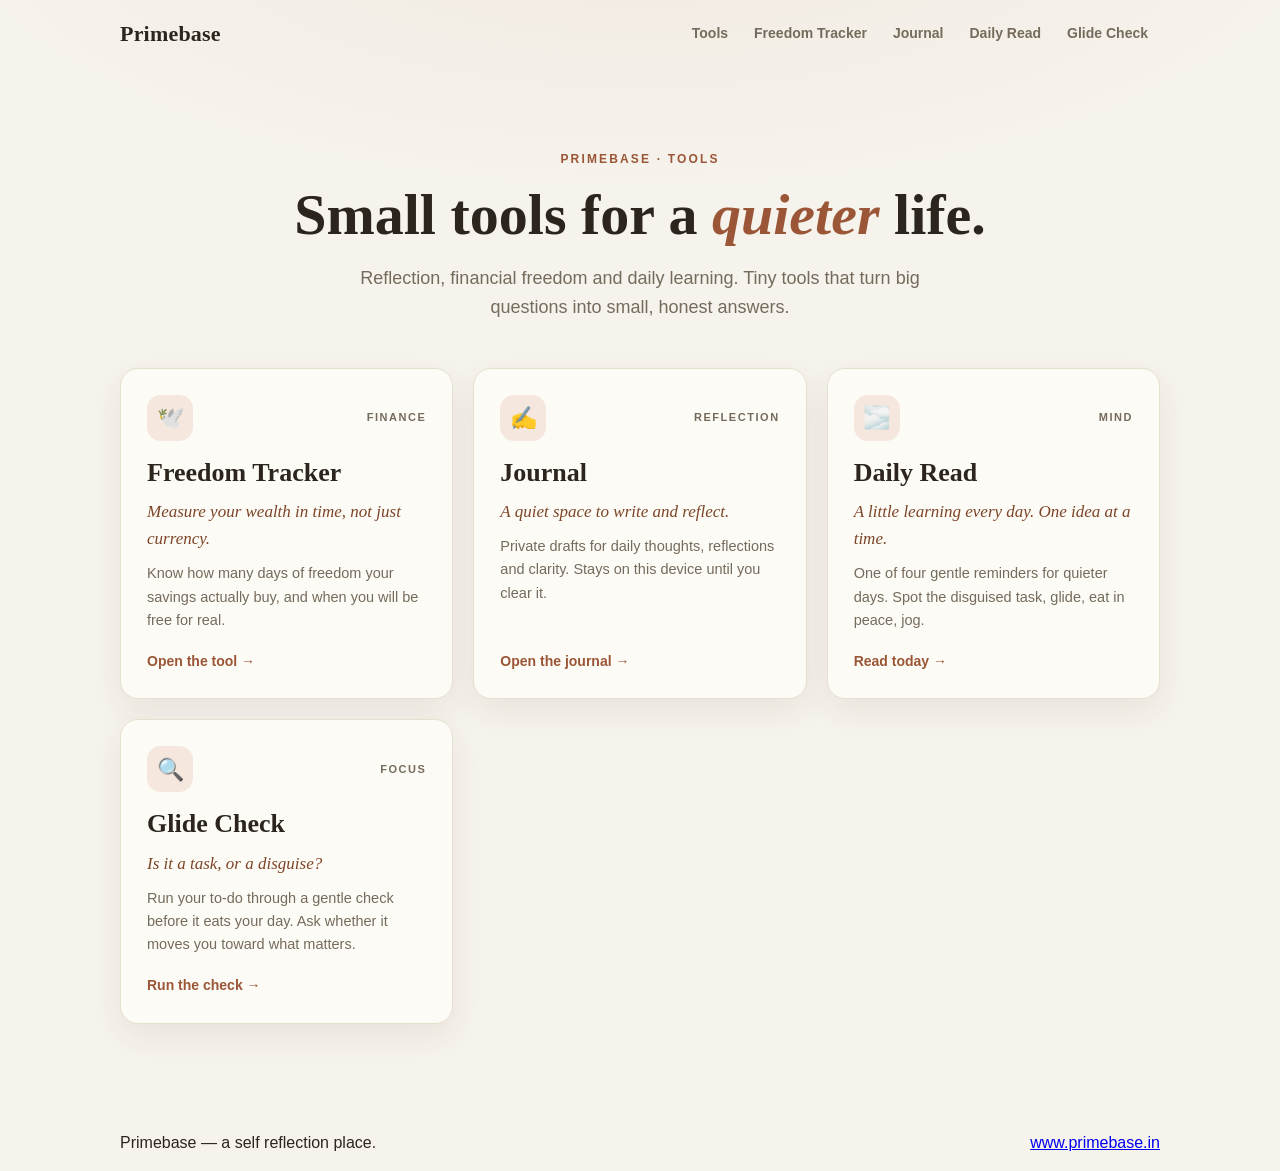
==== index.html @ 4f376b3e "Add Primebase tools website (hub, freedom tracker, journal, daily read, glide check)" ====
<!DOCTYPE html>
<html lang="en">
<head>
  <meta charset="UTF-8">
  <meta name="viewport" content="width=device-width, initial-scale=1.0">
  <title>Primebase Tools &mdash; small tools for a quieter life</title>
  <meta name="description" content="Small, focused tools for reflection, financial freedom and daily learning from Primebase.">
  <link rel="stylesheet" href="assets/style.css">
</head>
<body>
  <div id="site-header"></div>

  <main class="container">
    <section class="hero">
      <p class="eyebrow">Primebase &middot; Tools</p>
      <h1>Small tools for a <em>quieter</em> life.</h1>
      <p class="lede">Reflection, financial freedom and daily learning. Tiny tools that turn big questions into small, honest answers.</p>
    </section>

    <section class="tools-grid" id="tools-grid"></section>
  </main>

  <div id="site-footer"></div>

  <script src="assets/app.js"></script>
</body>
</html>
---- assets/style.css ----
:root {
  --bg: #f6f3ec;
  --surface: #fdfbf6;
  --ink: #2b251d;
  --muted: #756b5c;
  --line: #e7e0d0;
  --accent: #9a5636;
  --accent-dark: #7d4528;
  --accent-soft: #f5e7dd;
  --green: #4d6b4e;
  --green-soft: #e9efe7;
  --gold: #b0822f;
  --gold-soft: #f7efdd;
  --radius: 18px;
  --shadow: 0 12px 32px rgba(74, 56, 34, 0.08);
  --font-serif: "Iowan Old Style", "Palatino Linotype", Palatino, Georgia, serif;
  --font-sans: -apple-system, BlinkMacSystemFont, "Segoe UI", Roboto, Helvetica, Arial, sans-serif;
}

* {
  box-sizing: border-box;
}

html {
  -webkit-text-size-adjust: 100%;
}

body {
  margin: 0;
  background: var(--bg);
  background-image: radial-gradient(1200px 520px at 50% -10%, rgba(154, 86, 54, 0.07), transparent 60%);
  color: var(--ink);
  font-family: var(--font-sans);
  font-size: 16px;
  line-height: 1.6;
}

h1,
h2,
h3,
h4 {
  line-height: 1.2;
}

.serif {
  font-family: var(--font-serif);
}

.muted {
  color: var(--muted);
}

.container {
  max-width: 1080px;
  margin: 0 auto;
  padding-left: 20px;
  padding-right: 20px;
}

.container.narrow {
  max-width: 780px;
}

main {
  min-height: 58vh;
}

.site-header {
  position: sticky;
  top: 0;
  z-index: 10;
  background: rgba(246, 243, 236, 0.88);
  backdrop-filter: blur(10px);
  border-bottom: 1px solid var(--line);
}

.header-inner {
  display: flex;
  align-items: center;
  justify-content: space-between;
  gap: 16px;
  padding-top: 14px;
  padding-bottom: 14px;
  flex-wrap: wrap;
}

.brand {
  font-family: var(--font-serif);
  font-size: 22px;
  font-weight: 700;
  color: var(--ink);
  text-decoration: none;
  letter-spacing: 0.2px;
}

.site-nav {
  display: flex;
  gap: 2px;
  flex-wrap: wrap;
}

.site-nav a {
  color: var(--muted);
  text-decoration: none;
  font-size: 14px;
  font-weight: 600;
  padding: 8px 12px;
  border-radius: 999px;
}

.site-nav a:hover {
  color: var(--ink);
  background: rgba(0, 0, 0, 0.045);
}

.hero {
  padding: 84px 0 46px;
  text-align: center;
}

.eyebrow {
  text-transform: uppercase;
  letter-spacing: 0.18em;
  font-size: 12px;
  font-weight: 700;
  color: var(--accent);
  margin: 0 0 14px;
}

.hero h1 {
  font-family: var(--font-serif);
  font-size: clamp(38px, 6vw, 58px);
  line-height: 1.08;
  margin: 0 0 18px;
  font-weight: 700;
}

.hero h1 em {
  color: var(--accent);
  font-style: italic;
}

.lede {
  font-size: 18px;
  color: var(--muted);
  max-width: 560px;
  margin: 0 auto;
}

.tools-grid {
  display: grid;
  grid-template-columns: repeat(auto-fit, minmax(280px, 1fr));
  gap: 20px;
  padding-bottom: 90px;
}

.tool-card {
  background: var(--surface);
  border: 1px solid var(--line);
  border-radius: var(--radius);
  padding: 26px;
  text-decoration: none;
  color: inherit;
  display: flex;
  flex-direction: column;
  gap: 10px;
  box-shadow: var(--shadow);
  transition: transform 0.2s ease, box-shadow 0.2s ease;
}

.tool-card:hover {
  transform: translateY(-3px);
  box-shadow: 0 18px 40px rgba(74, 56, 34, 0.12);
}

.tool-card-top {
  display: flex;
  justify-content: space-between;
  align-items: center;
}

.tool-icon {
  width: 46px;
  height: 46px;
  border-radius: 14px;
  background: var(--accent-soft);
  display: flex;
  align-items: center;
  justify-content: center;
  font-size: 22px;
}

.tool-tag {
  font-size: 11px;
  text-transform: uppercase;
  letter-spacing: 0.14em;
  font-weight: 700;
  color: var(--muted);
}

.tool-card h3 {
  font-family: var(--font-serif);
  font-size: 26px;
  margin: 6px 0 0;
}

.tool-tagline {
  font-family: var(--font-serif);
  font-style: italic;
  color: var(--accent-dark);
  margin: 0;
  font-size: 17px;
}

.tool-desc {
  color: var(--muted);
  font-size: 14.5px;
  margin: 0;
  flex: 1;
}

.tool-cta {
  color: var(--accent);
  font-weight: 700;
  font-size: 14px;
  margin-top: 8px;
}

.page-head {
  padding: 56px 0 30px;
}

.page-head h1 {
  font-family: var(--font-serif);
  font-size: clamp(36px, 5vw, 50px);
  margin: 0 0 14px;
}

.page-head .lede {
  font-size: 18px;
  color: var(--muted);
  max-width: 620px;
}

.back-link {
  display: inline-block;
  margin-top: 28px;
  color: var(--accent);
  text-decoration: none;
  font-weight: 600;
  font-size: 14px;
}

.panel {
  background: var(--surface);
  border: 1px solid var(--line);
  border-radius: var(--radius);
  padding: 30px;
  box-shadow: var(--shadow);
}

.tool-layout {
  display: grid;
  grid-template-columns: 1fr 1fr;
  gap: 22px;
  padding-bottom: 90px;
  align-items: start;
}

@media (max-width: 880px) {
  .tool-layout {
    grid-template-columns: 1fr;
  }
}

.panel h2 {
  font-family: var(--font-serif);
  font-size: 24px;
  margin: 0 0 20px;
}

.field {
  display: block;
  margin-bottom: 18px;
}

.field > span {
  display: block;
  font-size: 12.5px;
  font-weight: 700;
  text-transform: uppercase;
  letter-spacing: 0.08em;
  color: var(--muted);
  margin-bottom: 8px;
}

input[type="text"],
input[type="number"],
input[type="email"],
select,
textarea {
  width: 100%;
  padding: 13px 15px;
  border-radius: 12px;
  border: 1px solid var(--line);
  background: #fff;
  color: var(--ink);
  font-size: 16px;
  font-family: var(--font-sans);
  outline: none;
  transition: border-color 0.15s, box-shadow 0.15s;
}

textarea {
  resize: vertical;
  min-height: 110px;
  line-height: 1.55;
}

input:focus,
select:focus,
textarea:focus {
  border-color: var(--accent);
  box-shadow: 0 0 0 4px var(--accent-soft);
}

.btn {
  display: inline-block;
  background: var(--accent);
  color: #fff;
  border: 0;
  border-radius: 999px;
  padding: 14px 26px;
  font-size: 15px;
  font-weight: 700;
  font-family: var(--font-sans);
  cursor: pointer;
  text-decoration: none;
  transition: transform 0.15s, background 0.15s;
}

.btn:hover {
  background: var(--accent-dark);
  transform: translateY(-1px);
}

.btn-ghost {
  background: transparent;
  color: var(--accent);
  border: 1px solid var(--accent);
  border-radius: 999px;
  padding: 9px 18px;
  font-size: 13.5px;
  font-weight: 700;
  font-family: var(--font-sans);
  cursor: pointer;
}

.result {
  background: var(--surface);
  border: 1px solid var(--line);
  border-radius: var(--radius);
  padding: 30px;
  box-shadow: var(--shadow);
}

.result-days {
  display: flex;
  flex-direction: column;
  gap: 2px;
  padding-bottom: 18px;
  border-bottom: 1px dashed var(--line);
  margin-bottom: 18px;
}

.result-days .num {
  font-family: var(--font-serif);
  font-size: 68px;
  line-height: 1;
  color: var(--accent);
  font-weight: 700;
}

.result-days .lbl {
  text-transform: uppercase;
  letter-spacing: 0.14em;
  font-size: 12px;
  font-weight: 700;
  color: var(--muted);
}

.result-rows {
  list-style: none;
  margin: 0;
  padding: 0;
  display: grid;
  gap: 12px;
}

.result-rows li {
  display: flex;
  justify-content: space-between;
  gap: 12px;
  font-size: 15px;
}

.result-rows li span:first-child {
  color: var(--muted);
}

.result-rows li span:last-child {
  font-weight: 700;
  font-variant-numeric: tabular-nums;
}

.result-note {
  margin: 18px 0 0;
  padding-top: 16px;
  border-top: 1px dashed var(--line);
  color: var(--muted);
  font-size: 14px;
  font-style: italic;
  font-family: var(--font-serif);
}

.result-empty {
  color: var(--muted);
  font-family: var(--font-serif);
  font-style: italic;
  font-size: 17px;
}

.journal-panel textarea {
  width: 100%;
  min-height: 340px;
  font-size: 17px;
  line-height: 1.7;
  font-family: var(--font-serif);
}

.journal-meta {
  display: flex;
  align-items: center;
  justify-content: space-between;
  gap: 12px;
  margin-top: 16px;
  flex-wrap: wrap;
}

.journal-meta .status {
  font-size: 13px;
  color: var(--muted);
  display: inline-flex;
  gap: 8px;
  align-items: center;
}

.dot {
  width: 8px;
  height: 8px;
  border-radius: 50%;
  background: var(--green);
  display: inline-block;
}

.dot.idle {
  background: var(--gold);
}

.journal-meta .counts {
  font-size: 13px;
  color: var(--muted);
}

.today-panel {
  padding: 38px;
}

.today-panel h2 {
  font-family: var(--font-serif);
  font-size: clamp(30px, 4vw, 40px);
  margin: 8px 0 12px;
}

.today-body p {
  font-size: 17px;
  line-height: 1.75;
  margin: 0 0 14px;
}

.today-grid {
  display: grid;
  gap: 16px;
  margin-top: 24px;
}

.reminder {
  border: 1px solid var(--line);
  border-radius: 14px;
  padding: 20px 22px;
  background: #fff;
}

.reminder h4 {
  font-family: var(--font-serif);
  font-size: 20px;
  margin: 0 0 8px;
  display: flex;
  align-items: center;
  gap: 10px;
}

.reminder h4 .r-idx {
  font-size: 12px;
  color: var(--muted);
  text-transform: uppercase;
  letter-spacing: 0.12em;
}

.reminder p {
  margin: 0;
  color: #4a4237;
  font-size: 15px;
}

.reminder.today {
  border-color: var(--accent);
  background: var(--accent-soft);
}

.read-more {
  display: inline-block;
  margin-top: 24px;
  color: var(--accent);
  font-weight: 700;
}

.subhead {
  font-family: var(--font-serif);
  font-size: 28px;
  margin: 46px 0 18px;
}

.check-grid {
  display: grid;
  grid-template-columns: 1fr 1fr;
  gap: 0 18px;
}

@media (max-width: 640px) {
  .check-grid {
    grid-template-columns: 1fr;
  }
}

.gt-result {
  margin-top: 24px;
  border-top: 1px dashed var(--line);
  padding-top: 22px;
}

.gt-verdict {
  font-family: var(--font-serif);
  font-size: 26px;
  margin: 0 0 10px;
}

.gt-verdict.pass {
  color: var(--green);
}

.gt-verdict.soft {
  color: var(--accent);
}

.gt-verdict.warn {
  color: var(--gold);
}

.site-footer {
  border-top: 1px solid var(--line);
  margin-top: 30px;
  padding: 34px 0 60px;
  color: var(--muted);
  font-size: 14px;
}

.footer-inner {
  display: flex;
  justify-content: space-between;
  gap: 12px;
  flex-wrap: wrap;
}

.site-footer a {
  color: var(--accent);
}

@media (max-width: 640px) {
  .panel {
    padding: 22px;
  }
  .hero {
    padding: 56px 0 36px;
  }
  .today-panel {
    padding: 26px;
  }
}

#gt-verdict-body {
  color: var(--muted);
  margin: 0;
}
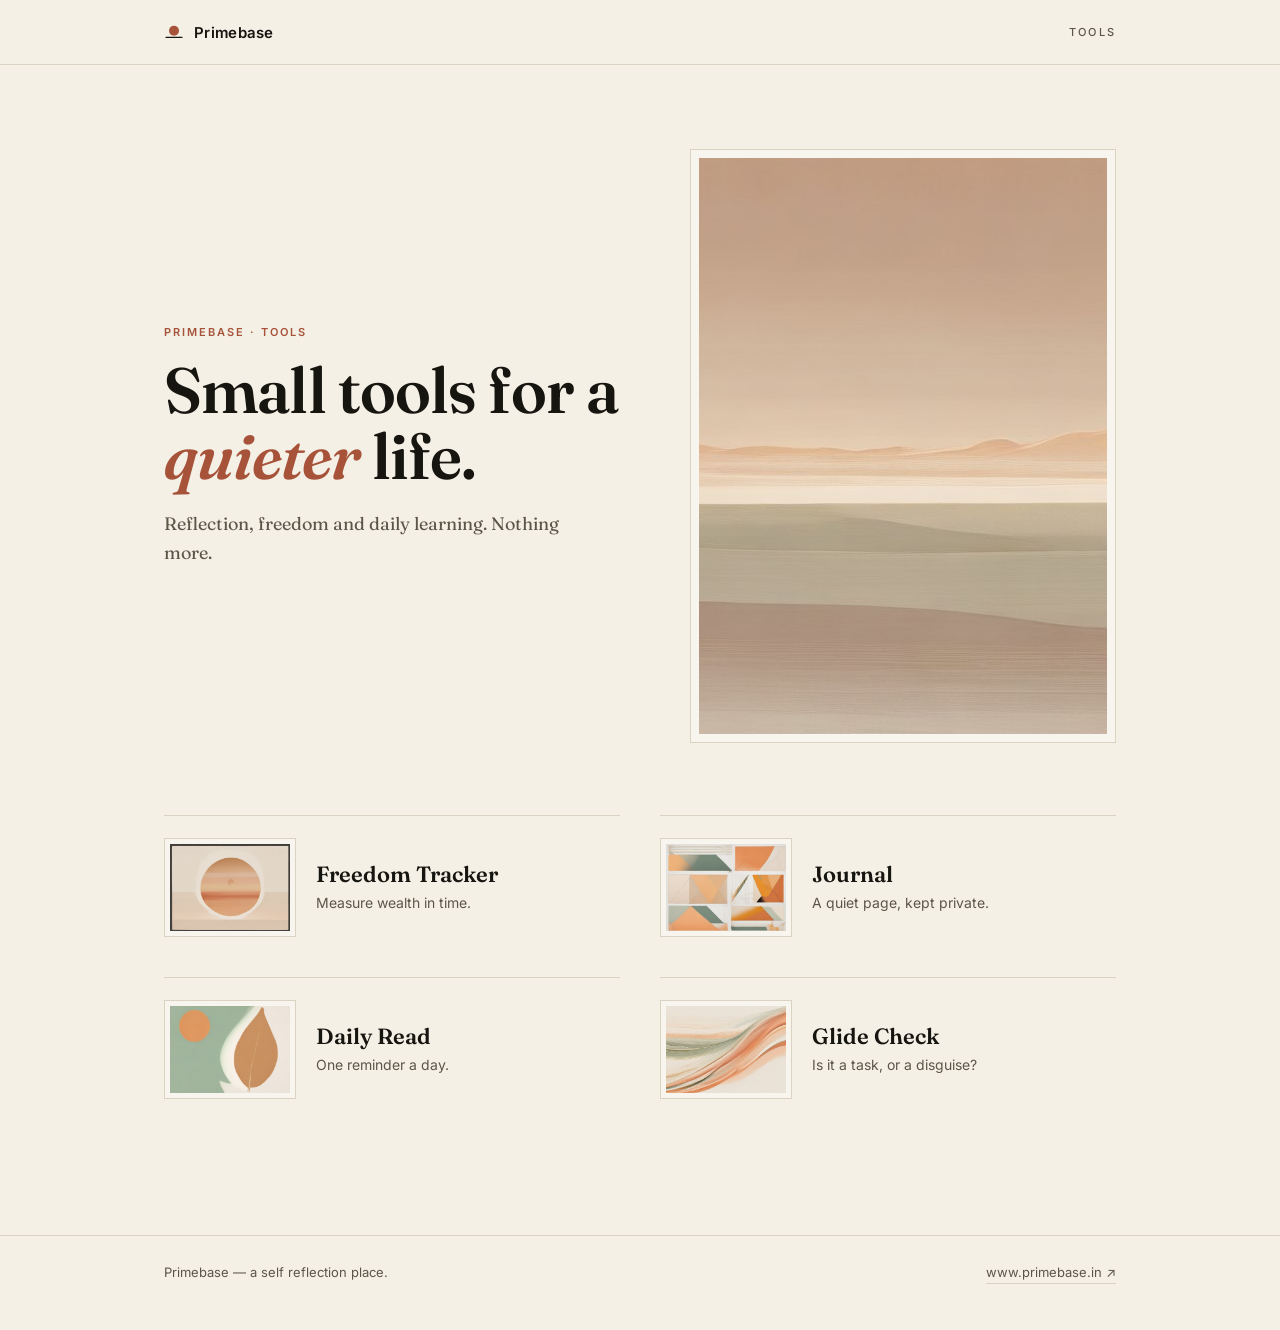
==== commit db3bb5fa: "Redesign with a minimal gallery aesthetic, serif type and generated art" ====
--- a/index.html
+++ b/index.html
@@ -1,23 +1,34 @@
 <!DOCTYPE html>
-<html lang="en">
+<html lang="en" data-base="">
 <head>
   <meta charset="UTF-8">
   <meta name="viewport" content="width=device-width, initial-scale=1.0">
-  <title>Primebase Tools &mdash; small tools for a quieter life</title>
-  <meta name="description" content="Small, focused tools for reflection, financial freedom and daily learning from Primebase.">
+  <title>Primebase &mdash; small tools</title>
+  <meta name="description" content="Small tools for reflection, freedom and daily learning.">
+  <link rel="icon" href="assets/img/mark.svg" type="image/svg+xml">
+  <link rel="preconnect" href="https://fonts.googleapis.com">
+  <link rel="preconnect" href="https://fonts.gstatic.com" crossorigin>
+  <link href="https://fonts.googleapis.com/css2?family=Fraunces:ital,opsz,wght@0,9..144,400;0,9..144,600;1,9..144,400&family=Inter:wght@400;500;600&display=swap" rel="stylesheet">
   <link rel="stylesheet" href="assets/style.css">
 </head>
 <body>
   <div id="site-header"></div>
 
-  <main class="container">
-    <section class="hero">
-      <p class="eyebrow">Primebase &middot; Tools</p>
-      <h1>Small tools for a <em>quieter</em> life.</h1>
-      <p class="lede">Reflection, financial freedom and daily learning. Tiny tools that turn big questions into small, honest answers.</p>
-    </section>
+  <main>
+    <div class="wrap">
+      <section class="hero">
+        <div class="hero-copy">
+          <p class="eyebrow">Primebase &middot; Tools</p>
+          <h1>Small tools for a <em>quieter</em> life.</h1>
+          <p class="lede">Reflection, freedom and daily learning. Nothing more.</p>
+        </div>
+        <figure class="hero-art">
+          <img src="assets/img/hero.jpg" alt="" width="1024" height="576">
+        </figure>
+      </section>
 
-    <section class="tools-grid" id="tools-grid"></section>
+      <section class="grid" id="tools-grid" aria-label="Tools"></section>
+    </div>
   </main>
 
   <div id="site-footer"></div>
--- a/assets/style.css
+++ b/assets/style.css
@@ -1,20 +1,14 @@
 :root {
-  --bg: #f6f3ec;
-  --surface: #fdfbf6;
-  --ink: #2b251d;
-  --muted: #756b5c;
-  --line: #e7e0d0;
-  --accent: #9a5636;
-  --accent-dark: #7d4528;
-  --accent-soft: #f5e7dd;
-  --green: #4d6b4e;
-  --green-soft: #e9efe7;
-  --gold: #b0822f;
-  --gold-soft: #f7efdd;
-  --radius: 18px;
-  --shadow: 0 12px 32px rgba(74, 56, 34, 0.08);
-  --font-serif: "Iowan Old Style", "Palatino Linotype", Palatino, Georgia, serif;
-  --font-sans: -apple-system, BlinkMacSystemFont, "Segoe UI", Roboto, Helvetica, Arial, sans-serif;
+  --paper: #f4f0e6;
+  --ink: #17150f;
+  --ink-soft: #5c5648;
+  --line: #dbd3c1;
+  --accent: #a6533a;
+  --sage: #6e7f63;
+  --gold: #b08a4a;
+  --serif: "Fraunces", "Iowan Old Style", Palatino, Georgia, serif;
+  --sans: "Inter", -apple-system, BlinkMacSystemFont, "Segoe UI", Roboto, Helvetica, Arial, sans-serif;
+  --max: 1000px;
 }
 
 * {
@@ -27,588 +21,491 @@
 
 body {
   margin: 0;
-  background: var(--bg);
-  background-image: radial-gradient(1200px 520px at 50% -10%, rgba(154, 86, 54, 0.07), transparent 60%);
+  background: var(--paper);
   color: var(--ink);
-  font-family: var(--font-sans);
-  font-size: 16px;
-  line-height: 1.6;
-}
-
-h1,
-h2,
-h3,
-h4 {
-  line-height: 1.2;
-}
-
-.serif {
-  font-family: var(--font-serif);
-}
-
-.muted {
-  color: var(--muted);
-}
-
-.container {
-  max-width: 1080px;
+  font: 400 16px/1.65 var(--sans);
+  -webkit-font-smoothing: antialiased;
+}
+
+body::before {
+  content: "";
+  position: fixed;
+  inset: 0;
+  z-index: 1;
+  pointer-events: none;
+  background-image: url("../img/grain.png");
+  background-size: 180px 180px;
+  opacity: 0.45;
+  mix-blend-mode: multiply;
+}
+
+img {
+  display: block;
+  max-width: 100%;
+}
+
+a {
+  color: inherit;
+}
+
+.wrap {
+  max-width: var(--max);
   margin: 0 auto;
-  padding-left: 20px;
-  padding-right: 20px;
-}
-
-.container.narrow {
-  max-width: 780px;
+  padding: 0 24px;
+  position: relative;
+  z-index: 2;
 }
 
 main {
-  min-height: 58vh;
-}
-
-.site-header {
-  position: sticky;
-  top: 0;
-  z-index: 10;
-  background: rgba(246, 243, 236, 0.88);
-  backdrop-filter: blur(10px);
+  min-height: 60vh;
+}
+
+.masthead {
   border-bottom: 1px solid var(--line);
-}
-
-.header-inner {
+  position: relative;
+  z-index: 3;
+}
+
+.mast-inner {
   display: flex;
   align-items: center;
   justify-content: space-between;
-  gap: 16px;
-  padding-top: 14px;
-  padding-bottom: 14px;
-  flex-wrap: wrap;
+  padding-top: 22px;
+  padding-bottom: 22px;
 }
 
 .brand {
-  font-family: var(--font-serif);
-  font-size: 22px;
-  font-weight: 700;
-  color: var(--ink);
+  display: inline-flex;
+  align-items: center;
+  gap: 10px;
   text-decoration: none;
-  letter-spacing: 0.2px;
-}
-
-.site-nav {
-  display: flex;
-  gap: 2px;
-  flex-wrap: wrap;
-}
-
-.site-nav a {
-  color: var(--muted);
+  font: 600 15px var(--sans);
+  letter-spacing: 0.02em;
+}
+
+.brand svg {
+  width: 20px;
+  height: 20px;
+}
+
+.mast-note {
+  font: 500 11px var(--sans);
+  letter-spacing: 0.2em;
+  text-transform: uppercase;
+  color: var(--ink-soft);
+}
+
+.hero {
+  display: grid;
+  grid-template-columns: 1.05fr 0.95fr;
+  gap: 56px;
+  align-items: center;
+  padding: 84px 0 64px;
+}
+
+.eyebrow {
+  margin: 0 0 18px;
+  font: 600 11px var(--sans);
+  letter-spacing: 0.18em;
+  text-transform: uppercase;
+  color: var(--accent);
+}
+
+.hero h1 {
+  font: 600 clamp(40px, 5.6vw, 64px) / 1.04 var(--serif);
+  letter-spacing: -0.015em;
+  margin: 0 0 20px;
+}
+
+.hero h1 em {
+  font-style: italic;
+  color: var(--accent);
+}
+
+.lede {
+  font: 400 18px / 1.6 var(--serif);
+  color: var(--ink-soft);
+  margin: 0;
+  max-width: 34ch;
+}
+
+.hero-art {
+  margin: 0;
+  border: 1px solid var(--line);
+  padding: 8px;
+  background: rgba(255, 255, 255, 0.35);
+}
+
+.hero-art img {
+  width: 100%;
+  aspect-ratio: 16 / 9;
+  object-fit: cover;
+}
+
+.grid {
+  display: grid;
+  grid-template-columns: 1fr 1fr;
+  gap: 40px;
+  padding: 8px 0 96px;
+}
+
+.card {
+  display: grid;
+  grid-template-columns: 132px 1fr;
+  gap: 20px;
+  align-items: center;
+  text-decoration: none;
+  padding-top: 22px;
+  border-top: 1px solid var(--line);
+}
+
+.card-art img {
+  width: 132px;
+  height: 99px;
+  object-fit: cover;
+  border: 1px solid var(--line);
+  padding: 5px;
+  background: rgba(255, 255, 255, 0.35);
+}
+
+.card-title {
+  display: block;
+  font: 600 22px / 1.2 var(--serif);
+  transition: color 0.2s;
+}
+
+.card:hover .card-title {
+  color: var(--accent);
+}
+
+.card-line {
+  display: block;
+  color: var(--ink-soft);
+  font-size: 14px;
+  margin-top: 4px;
+}
+
+.back {
+  display: inline-block;
+  margin: 34px 0 0;
+  color: var(--ink-soft);
   text-decoration: none;
   font-size: 14px;
-  font-weight: 600;
-  padding: 8px 12px;
+}
+
+.back:hover {
+  color: var(--accent);
+}
+
+.page {
+  display: flex;
+  gap: 22px;
+  align-items: center;
+  padding: 34px 0 40px;
+  border-bottom: 1px solid var(--line);
+  margin-bottom: 44px;
+}
+
+.thumb {
+  width: 64px;
+  height: 64px;
+  object-fit: cover;
+  border: 1px solid var(--line);
+  padding: 3px;
+  background: rgba(255, 255, 255, 0.35);
+  flex: none;
+}
+
+.page .eyebrow {
+  margin: 0 0 8px;
+}
+
+.page h1 {
+  font: 600 clamp(30px, 4vw, 44px) / 1.05 var(--serif);
+  letter-spacing: -0.01em;
+  margin: 0 0 6px;
+}
+
+.page .lede {
+  font-family: var(--sans);
+  font-size: 16px;
+  color: var(--ink-soft);
+  max-width: none;
+}
+
+.split {
+  display: grid;
+  grid-template-columns: 1fr 1fr;
+  gap: 56px;
+  padding-bottom: 100px;
+  align-items: start;
+}
+
+.field {
+  display: block;
+  margin-bottom: 26px;
+}
+
+.field span {
+  display: block;
+  font: 600 11px var(--sans);
+  letter-spacing: 0.14em;
+  text-transform: uppercase;
+  color: var(--ink-soft);
+  margin-bottom: 6px;
+}
+
+input[type="number"],
+input[type="text"],
+select,
+textarea {
+  width: 100%;
+  background: transparent;
+  border: 0;
+  border-bottom: 1px solid var(--line);
+  border-radius: 0;
+  padding: 8px 0 10px;
+  font: 400 18px var(--sans);
+  color: var(--ink);
+  outline: none;
+}
+
+textarea {
+  min-height: 280px;
+  font: 400 17px / 1.7 var(--serif);
+  border-top: 1px solid var(--line);
+  padding: 18px 0;
+  resize: vertical;
+}
+
+select {
+  appearance: none;
+  cursor: pointer;
+}
+
+input:focus,
+select:focus,
+textarea:focus {
+  border-bottom-color: var(--accent);
+}
+
+.btn {
+  display: inline-block;
+  background: var(--ink);
+  color: var(--paper);
+  border: 0;
   border-radius: 999px;
-}
-
-.site-nav a:hover {
-  color: var(--ink);
-  background: rgba(0, 0, 0, 0.045);
-}
-
-.hero {
-  padding: 84px 0 46px;
-  text-align: center;
-}
-
-.eyebrow {
+  padding: 12px 22px;
+  font: 500 14px var(--sans);
+  letter-spacing: 0.02em;
+  cursor: pointer;
+  transition: background 0.2s;
+}
+
+.btn:hover {
+  background: var(--accent);
+}
+
+.days {
+  font: 600 clamp(64px, 9vw, 104px) / 1 var(--serif);
+  letter-spacing: -0.03em;
+  margin: 0;
+}
+
+.days-label {
+  font: 600 11px var(--sans);
+  letter-spacing: 0.18em;
   text-transform: uppercase;
-  letter-spacing: 0.18em;
-  font-size: 12px;
-  font-weight: 700;
-  color: var(--accent);
-  margin: 0 0 14px;
-}
-
-.hero h1 {
-  font-family: var(--font-serif);
-  font-size: clamp(38px, 6vw, 58px);
-  line-height: 1.08;
-  margin: 0 0 18px;
-  font-weight: 700;
-}
-
-.hero h1 em {
-  color: var(--accent);
-  font-style: italic;
-}
-
-.lede {
-  font-size: 18px;
-  color: var(--muted);
-  max-width: 560px;
-  margin: 0 auto;
-}
-
-.tools-grid {
-  display: grid;
-  grid-template-columns: repeat(auto-fit, minmax(280px, 1fr));
-  gap: 20px;
-  padding-bottom: 90px;
-}
-
-.tool-card {
-  background: var(--surface);
-  border: 1px solid var(--line);
-  border-radius: var(--radius);
-  padding: 26px;
-  text-decoration: none;
-  color: inherit;
-  display: flex;
-  flex-direction: column;
-  gap: 10px;
-  box-shadow: var(--shadow);
-  transition: transform 0.2s ease, box-shadow 0.2s ease;
-}
-
-.tool-card:hover {
-  transform: translateY(-3px);
-  box-shadow: 0 18px 40px rgba(74, 56, 34, 0.12);
-}
-
-.tool-card-top {
+  color: var(--ink-soft);
+  margin: 10px 0 22px;
+}
+
+.caption {
+  font: 400 16px / 1.6 var(--serif);
+  color: var(--ink-soft);
+  margin: 0;
+  max-width: 36ch;
+}
+
+.empty {
+  font: 400 18px / 1.6 var(--serif);
+  color: var(--ink-soft);
+  margin: 0;
+  max-width: 32ch;
+}
+
+.meta {
   display: flex;
   justify-content: space-between;
   align-items: center;
-}
-
-.tool-icon {
-  width: 46px;
-  height: 46px;
-  border-radius: 14px;
-  background: var(--accent-soft);
+  gap: 16px;
+  margin-top: 14px;
+  font-size: 13px;
+  color: var(--ink-soft);
+}
+
+.linkish {
+  background: none;
+  border: 0;
+  padding: 0;
+  color: var(--ink-soft);
+  font: 500 13px var(--sans);
+  cursor: pointer;
+  text-decoration: underline;
+  text-underline-offset: 3px;
+}
+
+.linkish:hover {
+  color: var(--accent);
+}
+
+.read-date {
+  font: 600 11px var(--sans);
+  letter-spacing: 0.16em;
+  text-transform: uppercase;
+  color: var(--accent);
+  margin: 0 0 12px;
+}
+
+.read h2 {
+  font: 600 clamp(26px, 4vw, 38px) / 1.15 var(--serif);
+  margin: 0 0 14px;
+}
+
+.read p {
+  font: 400 17px / 1.75 var(--serif);
+  color: #2a261d;
+  margin: 0 0 14px;
+  max-width: 60ch;
+}
+
+.read .more {
+  display: inline-block;
+  margin-top: 8px;
+  font-size: 14px;
+  color: var(--accent);
+  text-decoration: none;
+  border-bottom: 1px solid currentColor;
+}
+
+.tabs {
   display: flex;
-  align-items: center;
-  justify-content: center;
-  font-size: 22px;
-}
-
-.tool-tag {
-  font-size: 11px;
-  text-transform: uppercase;
-  letter-spacing: 0.14em;
-  font-weight: 700;
-  color: var(--muted);
-}
-
-.tool-card h3 {
-  font-family: var(--font-serif);
-  font-size: 26px;
-  margin: 6px 0 0;
-}
-
-.tool-tagline {
-  font-family: var(--font-serif);
-  font-style: italic;
-  color: var(--accent-dark);
-  margin: 0;
-  font-size: 17px;
-}
-
-.tool-desc {
-  color: var(--muted);
-  font-size: 14.5px;
-  margin: 0;
-  flex: 1;
-}
-
-.tool-cta {
-  color: var(--accent);
-  font-weight: 700;
-  font-size: 14px;
-  margin-top: 8px;
-}
-
-.page-head {
-  padding: 56px 0 30px;
-}
-
-.page-head h1 {
-  font-family: var(--font-serif);
-  font-size: clamp(36px, 5vw, 50px);
-  margin: 0 0 14px;
-}
-
-.page-head .lede {
-  font-size: 18px;
-  color: var(--muted);
-  max-width: 620px;
-}
-
-.back-link {
-  display: inline-block;
-  margin-top: 28px;
-  color: var(--accent);
-  text-decoration: none;
-  font-weight: 600;
-  font-size: 14px;
-}
-
-.panel {
-  background: var(--surface);
-  border: 1px solid var(--line);
-  border-radius: var(--radius);
-  padding: 30px;
-  box-shadow: var(--shadow);
-}
-
-.tool-layout {
-  display: grid;
-  grid-template-columns: 1fr 1fr;
-  gap: 22px;
-  padding-bottom: 90px;
-  align-items: start;
-}
-
-@media (max-width: 880px) {
-  .tool-layout {
-    grid-template-columns: 1fr;
-  }
-}
-
-.panel h2 {
-  font-family: var(--font-serif);
-  font-size: 24px;
-  margin: 0 0 20px;
-}
-
-.field {
-  display: block;
-  margin-bottom: 18px;
-}
-
-.field > span {
-  display: block;
-  font-size: 12.5px;
-  font-weight: 700;
-  text-transform: uppercase;
-  letter-spacing: 0.08em;
-  color: var(--muted);
-  margin-bottom: 8px;
-}
-
-input[type="text"],
-input[type="number"],
-input[type="email"],
-select,
-textarea {
-  width: 100%;
-  padding: 13px 15px;
-  border-radius: 12px;
-  border: 1px solid var(--line);
-  background: #fff;
+  flex-wrap: wrap;
+  gap: 20px;
+  margin-top: 56px;
+  border-top: 1px solid var(--line);
+  padding-top: 20px;
+}
+
+.tab {
+  background: none;
+  border: 0;
+  padding: 0;
+  font: 500 13px var(--sans);
+  color: var(--ink-soft);
+  cursor: pointer;
+  letter-spacing: 0.02em;
+}
+
+.tab:hover {
   color: var(--ink);
-  font-size: 16px;
-  font-family: var(--font-sans);
-  outline: none;
-  transition: border-color 0.15s, box-shadow 0.15s;
-}
-
-textarea {
-  resize: vertical;
-  min-height: 110px;
-  line-height: 1.55;
-}
-
-input:focus,
-select:focus,
-textarea:focus {
-  border-color: var(--accent);
-  box-shadow: 0 0 0 4px var(--accent-soft);
-}
-
-.btn {
-  display: inline-block;
-  background: var(--accent);
-  color: #fff;
-  border: 0;
-  border-radius: 999px;
-  padding: 14px 26px;
-  font-size: 15px;
-  font-weight: 700;
-  font-family: var(--font-sans);
-  cursor: pointer;
-  text-decoration: none;
-  transition: transform 0.15s, background 0.15s;
-}
-
-.btn:hover {
-  background: var(--accent-dark);
-  transform: translateY(-1px);
-}
-
-.btn-ghost {
-  background: transparent;
-  color: var(--accent);
-  border: 1px solid var(--accent);
-  border-radius: 999px;
-  padding: 9px 18px;
-  font-size: 13.5px;
-  font-weight: 700;
-  font-family: var(--font-sans);
-  cursor: pointer;
-}
-
-.result {
-  background: var(--surface);
-  border: 1px solid var(--line);
-  border-radius: var(--radius);
-  padding: 30px;
-  box-shadow: var(--shadow);
-}
-
-.result-days {
-  display: flex;
-  flex-direction: column;
-  gap: 2px;
-  padding-bottom: 18px;
-  border-bottom: 1px dashed var(--line);
-  margin-bottom: 18px;
-}
-
-.result-days .num {
-  font-family: var(--font-serif);
-  font-size: 68px;
-  line-height: 1;
-  color: var(--accent);
-  font-weight: 700;
-}
-
-.result-days .lbl {
-  text-transform: uppercase;
-  letter-spacing: 0.14em;
-  font-size: 12px;
-  font-weight: 700;
-  color: var(--muted);
-}
-
-.result-rows {
-  list-style: none;
-  margin: 0;
-  padding: 0;
-  display: grid;
-  gap: 12px;
-}
-
-.result-rows li {
+}
+
+.tab[aria-current="true"] {
+  color: var(--accent);
+  text-decoration: underline;
+  text-underline-offset: 4px;
+}
+
+.verdict {
+  margin-top: 44px;
+  border-top: 1px solid var(--line);
+  padding-top: 28px;
+}
+
+.verdict h2 {
+  font: 600 26px / 1.2 var(--serif);
+  margin: 0 0 10px;
+}
+
+.verdict p {
+  font: 400 16px / 1.7 var(--serif);
+  color: var(--ink-soft);
+  margin: 0;
+  max-width: 52ch;
+}
+
+.verdict.pass h2 {
+  color: var(--sage);
+}
+
+.verdict.warn h2 {
+  color: var(--gold);
+}
+
+.verdict.soft h2 {
+  color: var(--accent);
+}
+
+.footer {
+  border-top: 1px solid var(--line);
+  margin-top: 40px;
+  padding: 26px 0 46px;
+  font-size: 13px;
+  color: var(--ink-soft);
+  position: relative;
+  z-index: 2;
+}
+
+.footer .wrap {
   display: flex;
   justify-content: space-between;
-  gap: 12px;
-  font-size: 15px;
-}
-
-.result-rows li span:first-child {
-  color: var(--muted);
-}
-
-.result-rows li span:last-child {
-  font-weight: 700;
-  font-variant-numeric: tabular-nums;
-}
-
-.result-note {
-  margin: 18px 0 0;
-  padding-top: 16px;
-  border-top: 1px dashed var(--line);
-  color: var(--muted);
-  font-size: 14px;
-  font-style: italic;
-  font-family: var(--font-serif);
-}
-
-.result-empty {
-  color: var(--muted);
-  font-family: var(--font-serif);
-  font-style: italic;
-  font-size: 17px;
-}
-
-.journal-panel textarea {
-  width: 100%;
-  min-height: 340px;
-  font-size: 17px;
-  line-height: 1.7;
-  font-family: var(--font-serif);
-}
-
-.journal-meta {
-  display: flex;
-  align-items: center;
-  justify-content: space-between;
-  gap: 12px;
-  margin-top: 16px;
+  gap: 16px;
   flex-wrap: wrap;
 }
 
-.journal-meta .status {
-  font-size: 13px;
-  color: var(--muted);
-  display: inline-flex;
-  gap: 8px;
-  align-items: center;
-}
-
-.dot {
-  width: 8px;
-  height: 8px;
-  border-radius: 50%;
-  background: var(--green);
-  display: inline-block;
-}
-
-.dot.idle {
-  background: var(--gold);
-}
-
-.journal-meta .counts {
-  font-size: 13px;
-  color: var(--muted);
-}
-
-.today-panel {
-  padding: 38px;
-}
-
-.today-panel h2 {
-  font-family: var(--font-serif);
-  font-size: clamp(30px, 4vw, 40px);
-  margin: 8px 0 12px;
-}
-
-.today-body p {
-  font-size: 17px;
-  line-height: 1.75;
-  margin: 0 0 14px;
-}
-
-.today-grid {
-  display: grid;
-  gap: 16px;
-  margin-top: 24px;
-}
-
-.reminder {
-  border: 1px solid var(--line);
-  border-radius: 14px;
-  padding: 20px 22px;
-  background: #fff;
-}
-
-.reminder h4 {
-  font-family: var(--font-serif);
-  font-size: 20px;
-  margin: 0 0 8px;
-  display: flex;
-  align-items: center;
-  gap: 10px;
-}
-
-.reminder h4 .r-idx {
-  font-size: 12px;
-  color: var(--muted);
-  text-transform: uppercase;
-  letter-spacing: 0.12em;
-}
-
-.reminder p {
-  margin: 0;
-  color: #4a4237;
-  font-size: 15px;
-}
-
-.reminder.today {
-  border-color: var(--accent);
-  background: var(--accent-soft);
-}
-
-.read-more {
-  display: inline-block;
-  margin-top: 24px;
-  color: var(--accent);
-  font-weight: 700;
-}
-
-.subhead {
-  font-family: var(--font-serif);
-  font-size: 28px;
-  margin: 46px 0 18px;
-}
-
-.check-grid {
-  display: grid;
-  grid-template-columns: 1fr 1fr;
-  gap: 0 18px;
-}
-
-@media (max-width: 640px) {
-  .check-grid {
+.footer a {
+  color: var(--ink-soft);
+  text-decoration: none;
+  border-bottom: 1px solid var(--line);
+}
+
+.footer a:hover {
+  color: var(--accent);
+}
+
+@media (max-width: 820px) {
+  .hero {
     grid-template-columns: 1fr;
+    gap: 34px;
+    padding: 56px 0 44px;
   }
-}
-
-.gt-result {
-  margin-top: 24px;
-  border-top: 1px dashed var(--line);
-  padding-top: 22px;
-}
-
-.gt-verdict {
-  font-family: var(--font-serif);
-  font-size: 26px;
-  margin: 0 0 10px;
-}
-
-.gt-verdict.pass {
-  color: var(--green);
-}
-
-.gt-verdict.soft {
-  color: var(--accent);
-}
-
-.gt-verdict.warn {
-  color: var(--gold);
-}
-
-.site-footer {
-  border-top: 1px solid var(--line);
-  margin-top: 30px;
-  padding: 34px 0 60px;
-  color: var(--muted);
-  font-size: 14px;
-}
-
-.footer-inner {
-  display: flex;
-  justify-content: space-between;
-  gap: 12px;
-  flex-wrap: wrap;
-}
-
-.site-footer a {
-  color: var(--accent);
-}
-
-@media (max-width: 640px) {
-  .panel {
-    padding: 22px;
+  .grid {
+    grid-template-columns: 1fr;
+    gap: 28px;
+    padding-bottom: 72px;
   }
-  .hero {
-    padding: 56px 0 36px;
+  .split {
+    grid-template-columns: 1fr;
+    gap: 40px;
+    padding-bottom: 72px;
   }
-  .today-panel {
-    padding: 26px;
+}
+
+@media (max-width: 500px) {
+  .card {
+    grid-template-columns: 96px 1fr;
+    gap: 16px;
   }
-}
-
-#gt-verdict-body {
-  color: var(--muted);
-  margin: 0;
-}
+  .card-art img {
+    width: 96px;
+    height: 72px;
+  }
+  .page {
+    align-items: flex-start;
+  }
+}
+
+.short {
+  min-height: 96px;
+}
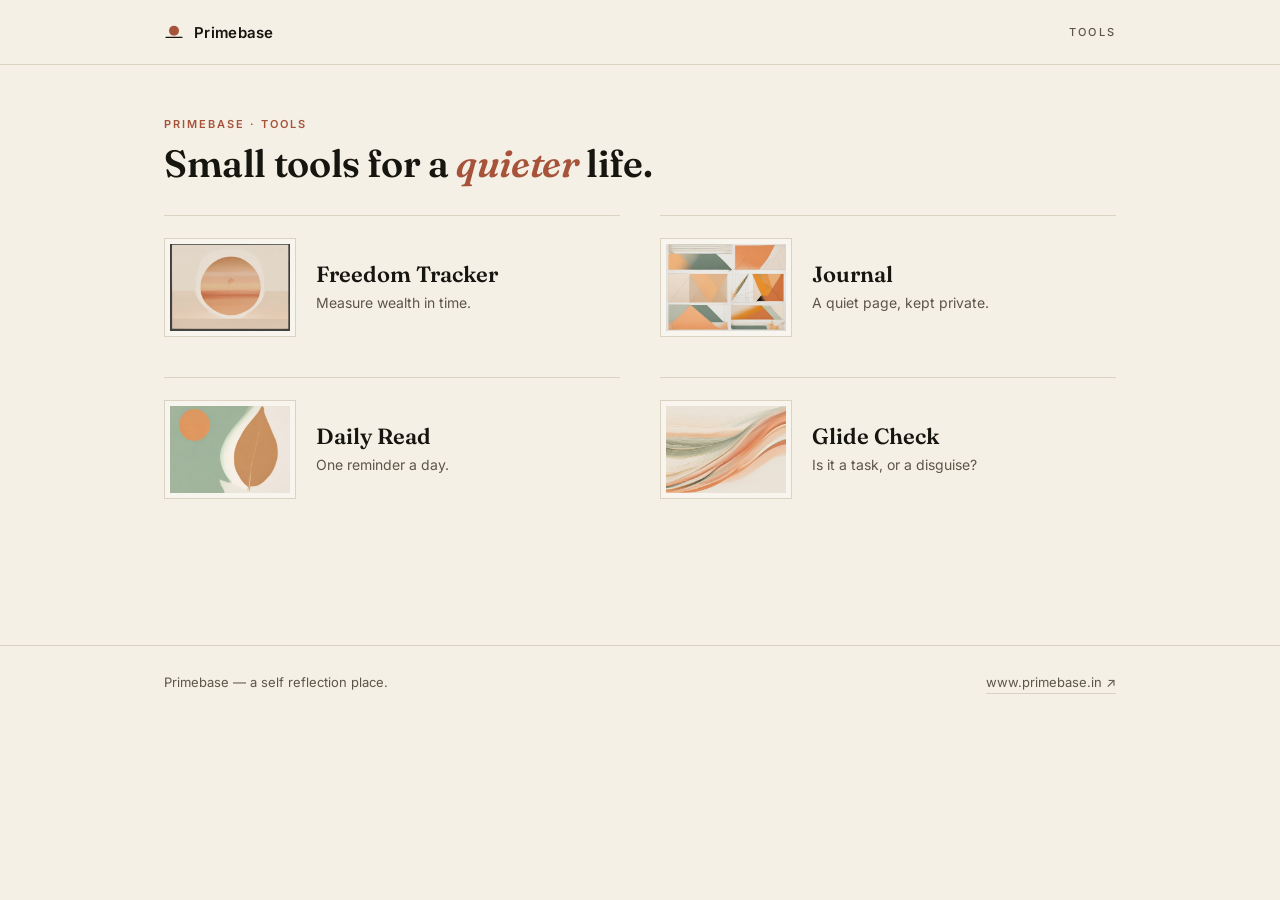
==== commit c35fa053: "Show the tools grid directly on the home page" ====
--- a/index.html
+++ b/index.html
@@ -16,16 +16,10 @@
 
   <main>
     <div class="wrap">
-      <section class="hero">
-        <div class="hero-copy">
-          <p class="eyebrow">Primebase &middot; Tools</p>
-          <h1>Small tools for a <em>quieter</em> life.</h1>
-          <p class="lede">Reflection, freedom and daily learning. Nothing more.</p>
-        </div>
-        <figure class="hero-art">
-          <img src="assets/img/hero.jpg" alt="" width="1024" height="576">
-        </figure>
-      </section>
+      <header class="tools-head">
+        <p class="eyebrow">Primebase &middot; Tools</p>
+        <h1>Small tools for a <em>quieter</em> life.</h1>
+      </header>
 
       <section class="grid" id="tools-grid" aria-label="Tools"></section>
     </div>
--- a/assets/style.css
+++ b/assets/style.css
@@ -93,14 +93,12 @@
   letter-spacing: 0.2em;
   text-transform: uppercase;
   color: var(--ink-soft);
-}
-
-.hero {
-  display: grid;
-  grid-template-columns: 1.05fr 0.95fr;
-  gap: 56px;
-  align-items: center;
-  padding: 84px 0 64px;
+  text-decoration: none;
+  transition: color 0.2s;
+}
+
+.mast-note:hover {
+  color: var(--accent);
 }
 
 .eyebrow {
@@ -111,17 +109,6 @@
   color: var(--accent);
 }
 
-.hero h1 {
-  font: 600 clamp(40px, 5.6vw, 64px) / 1.04 var(--serif);
-  letter-spacing: -0.015em;
-  margin: 0 0 20px;
-}
-
-.hero h1 em {
-  font-style: italic;
-  color: var(--accent);
-}
-
 .lede {
   font: 400 18px / 1.6 var(--serif);
   color: var(--ink-soft);
@@ -129,24 +116,31 @@
   max-width: 34ch;
 }
 
-.hero-art {
-  margin: 0;
-  border: 1px solid var(--line);
-  padding: 8px;
-  background: rgba(255, 255, 255, 0.35);
-}
-
-.hero-art img {
-  width: 100%;
-  aspect-ratio: 16 / 9;
-  object-fit: cover;
+.tools-head {
+  padding: 52px 0 30px;
+}
+
+.tools-head h1 {
+  font: 600 clamp(26px, 3.6vw, 38px) / 1.1 var(--serif);
+  letter-spacing: -0.01em;
+  margin: 0;
+  max-width: 26ch;
+}
+
+.tools-head h1 em {
+  font-style: italic;
+  color: var(--accent);
+}
+
+.tools-head .eyebrow {
+  margin-bottom: 12px;
 }
 
 .grid {
   display: grid;
   grid-template-columns: 1fr 1fr;
   gap: 40px;
-  padding: 8px 0 96px;
+  padding: 0 0 96px;
 }
 
 .card {
@@ -475,10 +469,8 @@
 }
 
 @media (max-width: 820px) {
-  .hero {
-    grid-template-columns: 1fr;
-    gap: 34px;
-    padding: 56px 0 44px;
+  .tools-head {
+    padding: 40px 0 24px;
   }
   .grid {
     grid-template-columns: 1fr;
